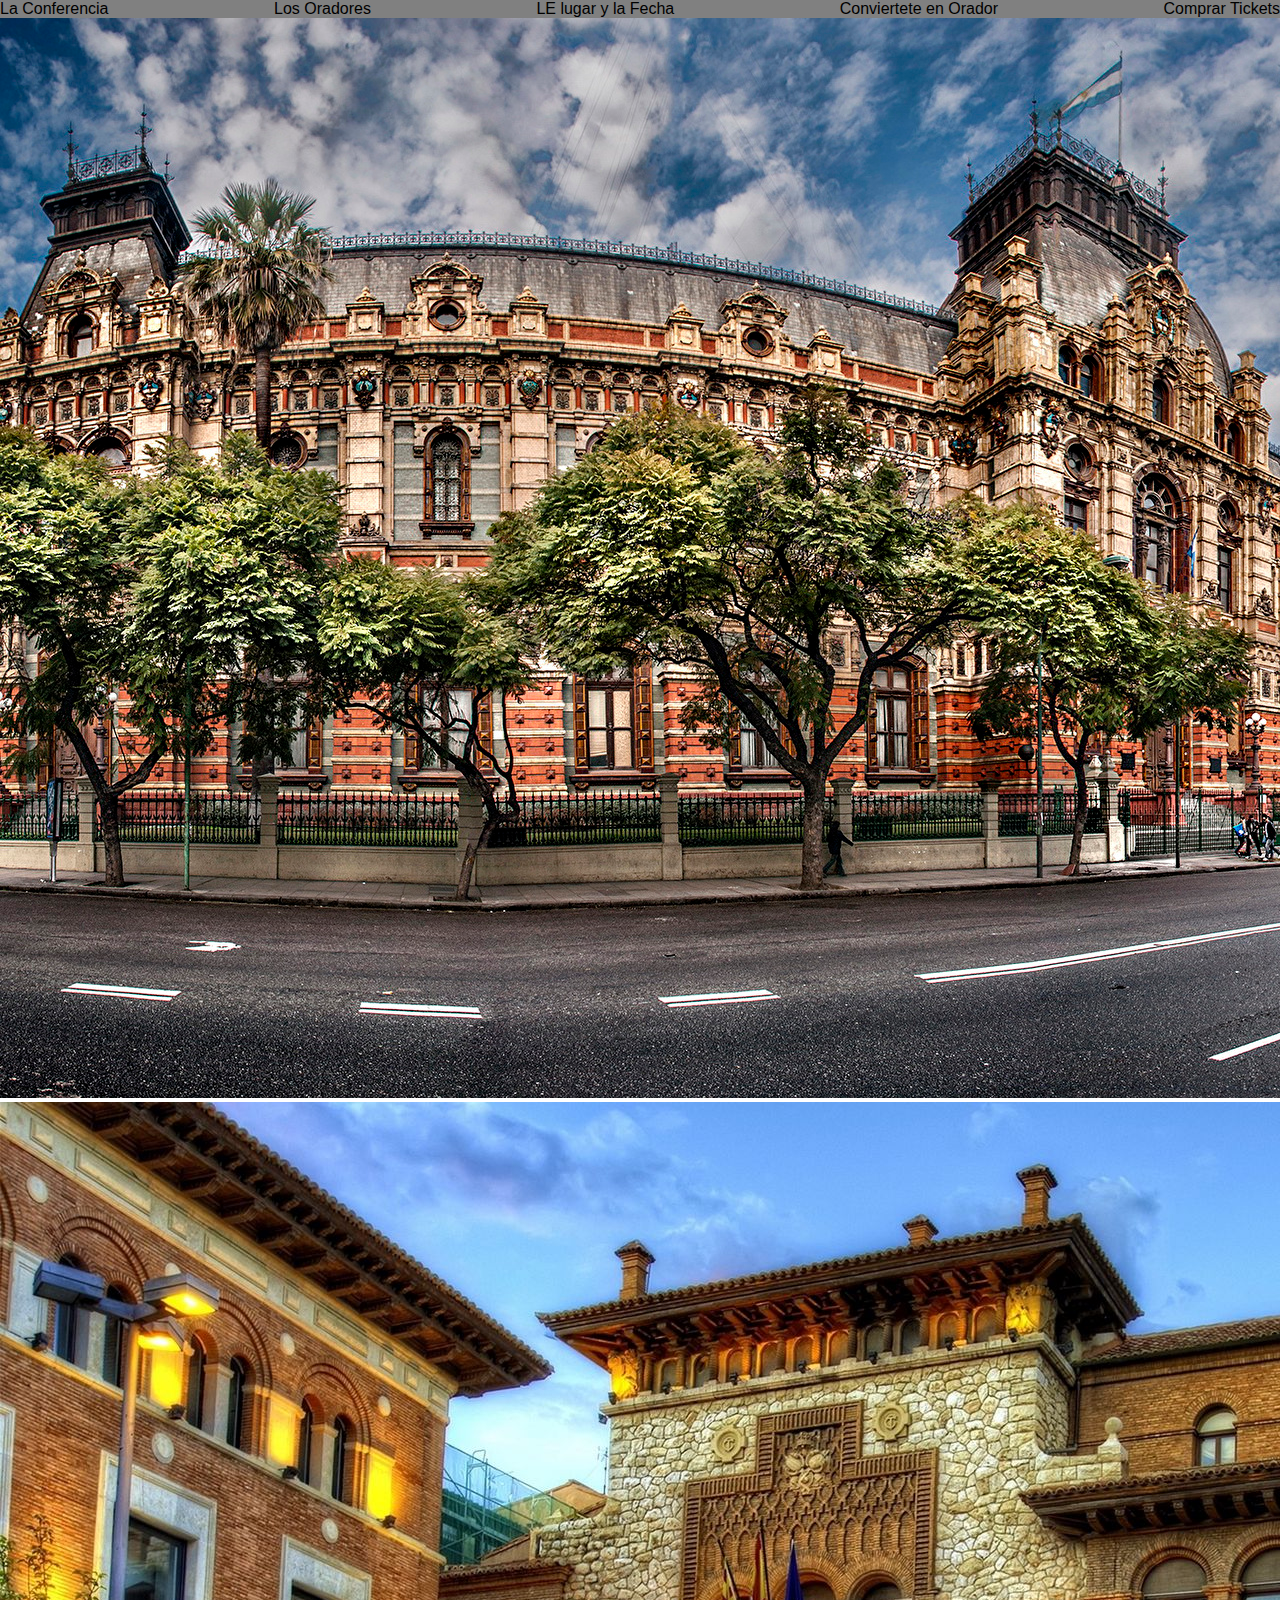
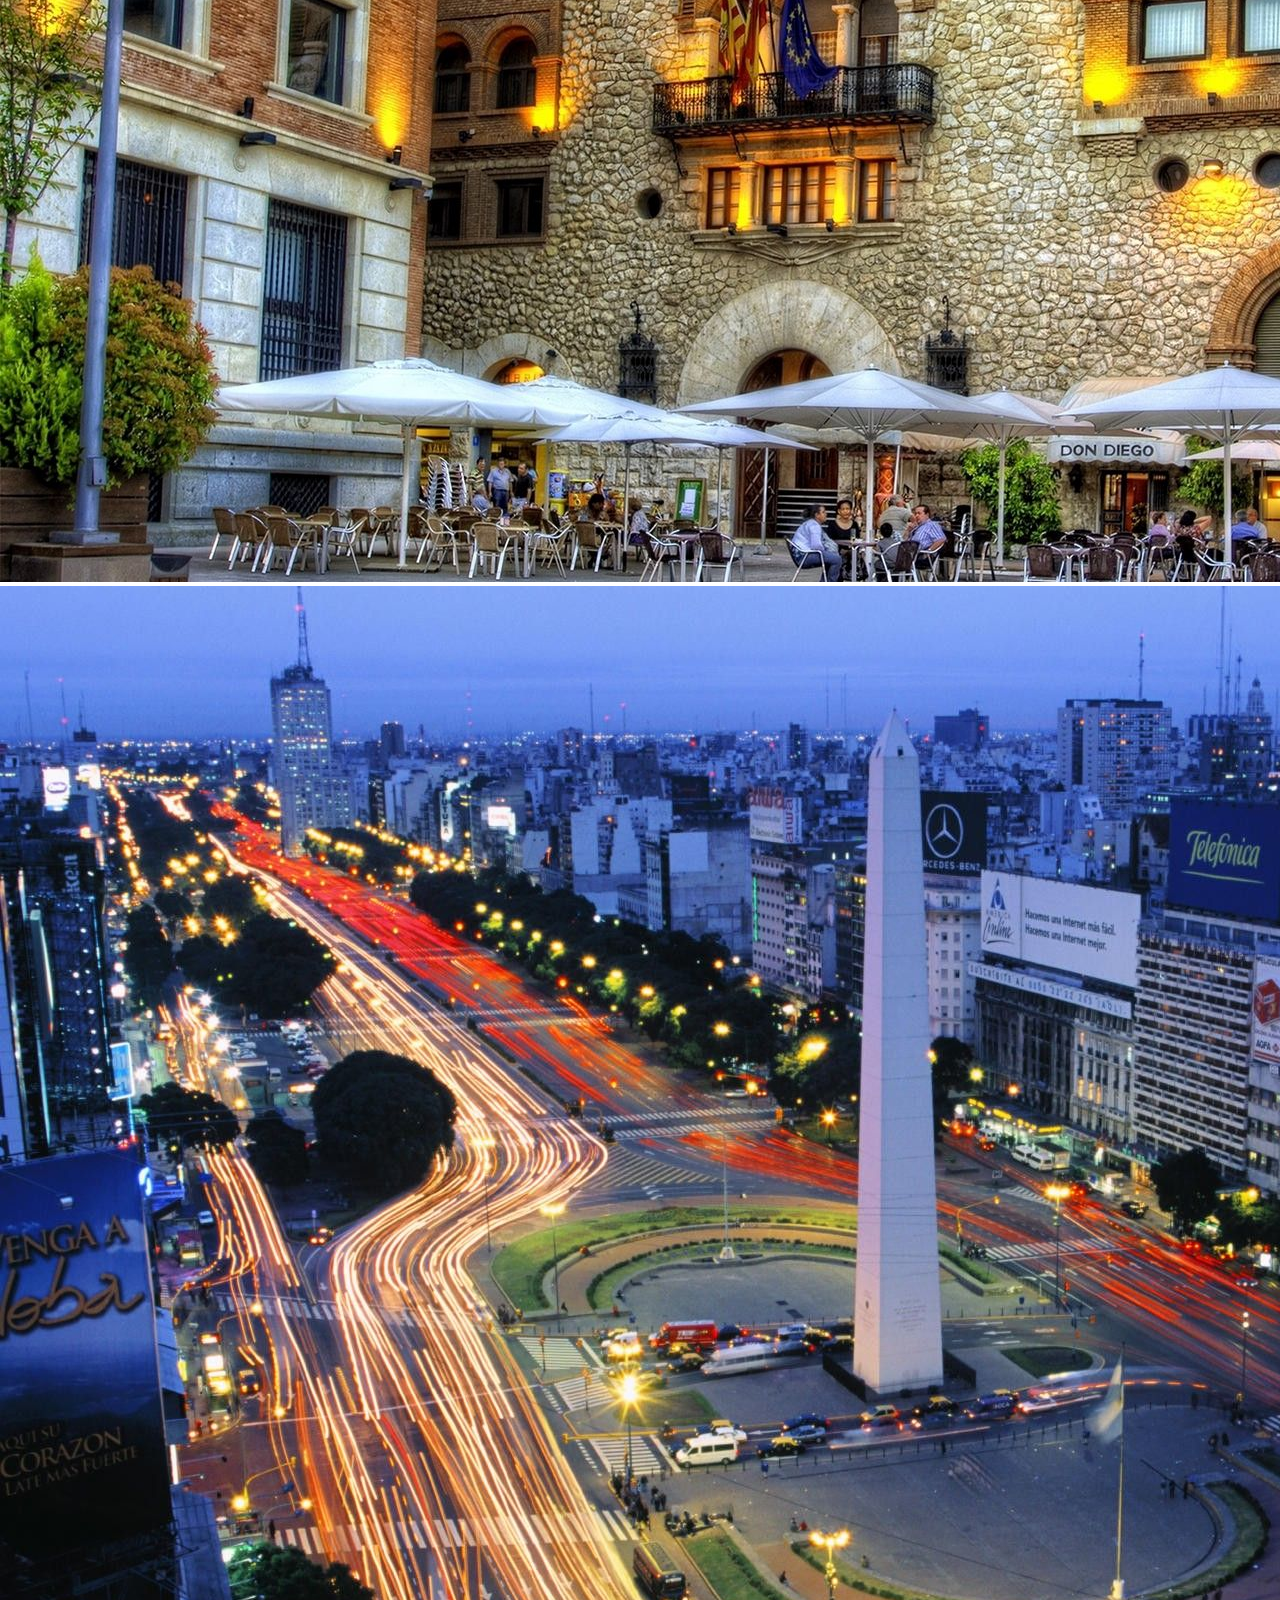
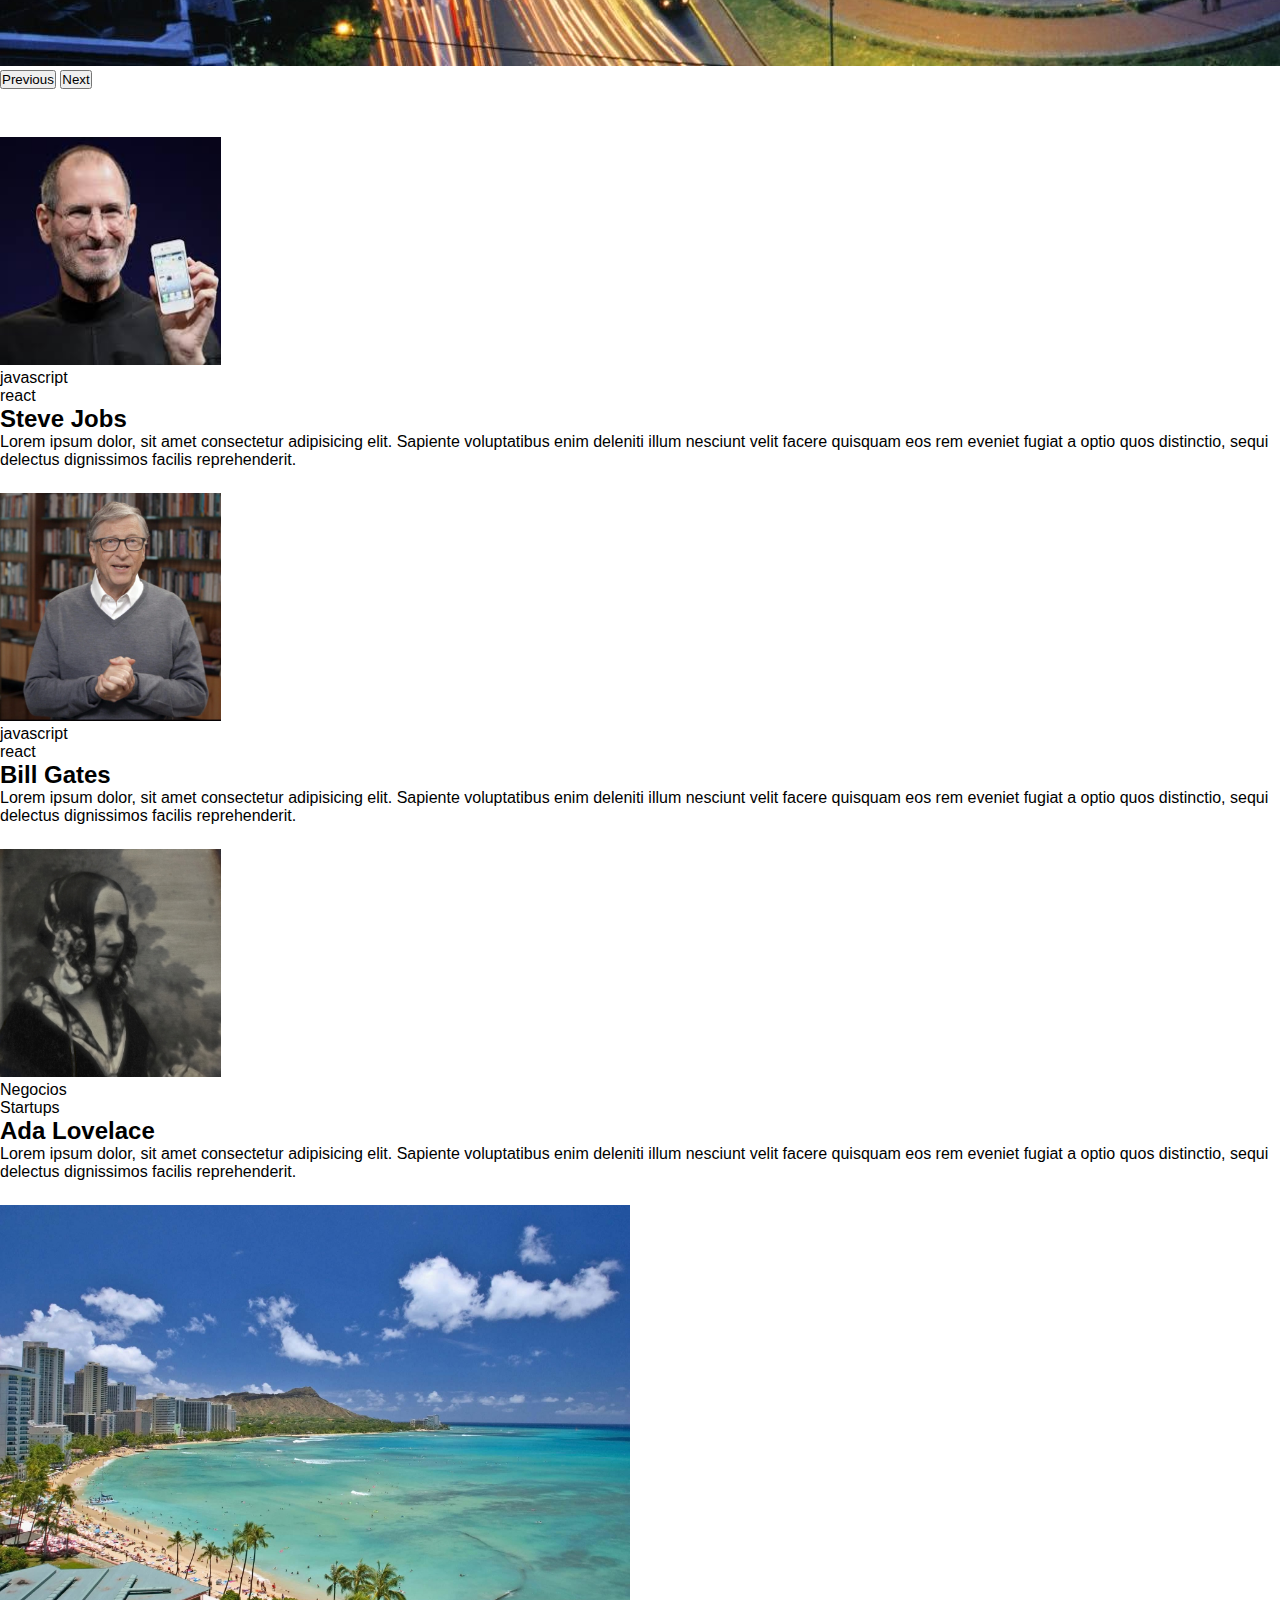
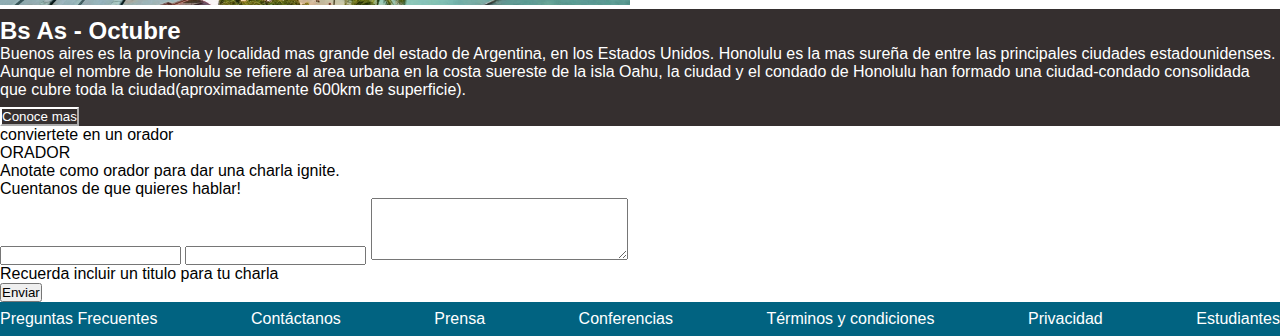
==== index.html @ 804aed45 "tp integrador jhiasmani chavez" ====
<!DOCTYPE html>
<html lang="en">
<head>
    <meta charset="UTF-8">
    <meta name="viewport" content="width=device-width, initial-scale=1.0">
    <link rel="stylesheet" href="/css/styles.css">
    <link href="https://cdn.jsdelivr.net/npm/bootstrap@5.3.2/dist/css/bootstrap.min.css" rel="stylesheet" integrity="sha384-T3c6CoIi6uLrA9TneNEoa7RxnatzjcDSCmG1MXxSR1GAsXEV/Dwwykc2MPK8M2HN" crossorigin="anonymous">
    <title>Codo a Codo TP</title>
</head>
<body>

    <header>
        <nav class="navegacion">
            <ul>
                <li>La Conferencia</li>
                <li>Los Oradores</li>
                <li>LE lugar y la Fecha</li>
                <li>Conviertete en Orador</li>
                <li>Comprar Tickets</li>
    
            </ul>
        </nav>

    </header> 
    
    <!--carrousel-->
    <div id="carouselExample" class="carousel slide">
        <div class="carousel-inner">
          <div class="carousel-item active">
            <img src="./images/ba1.jpg" class="d-block w-100" alt="...">
          </div>
          <div class="carousel-item">
            <img src="./images/ba2.jpg" class="d-block w-100" alt="...">
          </div>
          <div class="carousel-item">
            <img src="./images/ba3.jpg" class="d-block w-100" alt="...">
          </div>
        </div>
        <button class="carousel-control-prev" type="button" data-bs-target="#carouselExample" data-bs-slide="prev">
          <span class="carousel-control-prev-icon" aria-hidden="true"></span>
          <span class="visually-hidden">Previous</span>
        </button>
        <button class="carousel-control-next" type="button" data-bs-target="#carouselExample" data-bs-slide="next">
          <span class="carousel-control-next-icon" aria-hidden="true"></span>
          <span class="visually-hidden">Next</span>
        </button>
      </div>
    

<!--oradores-->
<div class="container text-center">
    <div class="row row-cols-4">
      <div class="col">
        <img src="./images/steve.jpg" alt="">
            <p>javascript</p>
            <p>react</p>
            <h2>Steve Jobs</h2>
            <span>
                Lorem ipsum dolor, sit amet consectetur adipisicing elit. 
                Sapiente voluptatibus enim deleniti illum nesciunt velit 
                facere quisquam eos rem eveniet fugiat a optio quos 
                distinctio, sequi delectus dignissimos facilis 
                reprehenderit.
            </span>
      </div>
      <div class="col">
        <img src="./images/bill.jpg" alt="">
        <p>javascript</p>
        <p>react</p>
        <h2>Bill Gates</h2>
        <span>
            Lorem ipsum dolor, sit amet consectetur adipisicing elit. 
            Sapiente voluptatibus enim deleniti illum nesciunt velit 
            facere quisquam eos rem eveniet fugiat a optio quos 
            distinctio, sequi delectus dignissimos facilis 
            reprehenderit.
        </span>
      </div>
      <div class="col">
        <img src="./images/ada.jpeg" alt="">
        <p>Negocios</p>
        <p>Startups</p>
        <h2>Ada Lovelace</h2>
        <span>
            Lorem ipsum dolor, sit amet consectetur adipisicing elit. 
            Sapiente voluptatibus enim deleniti illum nesciunt velit 
            facere quisquam eos rem eveniet fugiat a optio quos 
            distinctio, sequi delectus dignissimos facilis 
            reprehenderit.
        </span>
      </div>
     
    </div>
  </div>

     
    <!--conocer mas-->

    <div class="row">
        <div class="col-sm-6">
            <img src="./images/honolulu.jpg" alt="">
        </div>
        <div class="col-sm-6" id="octubre">
            <article>
                <h2>Bs As - Octubre</h2>
               
                    Buenos aires es la provincia y localidad mas grande
                    del estado de Argentina, en los Estados Unidos.
                    Honolulu es la mas sureña de entre las principales 
                    ciudades estadounidenses.
                    Aunque el nombre de Honolulu se refiere al area 
                    urbana en la costa suereste de la isla Oahu,
                    la ciudad y el condado de Honolulu han formado
                    una ciudad-condado consolidada que cubre toda 
                    la ciudad(aproximadamente 600km de superficie).   
               
            </article>
            <button id="conocer">Conoce mas</button>

        </div>
    </div>
    <!--orador-->
    <div class="orador">
        <p>conviertete en un orador</p>
        <p>ORADOR</p>
        <p>Anotate como orador para dar una charla ignite.</p>
        <p>Cuentanos de que quieres hablar!</p>
        <input id="nombre" type="text">
        <input id="apellido" type="text">
        <textarea name="hablar" id="temaHablar" cols="30" rows="4"></textarea>
         <p>Recuerda incluir un titulo para tu charla</p>
         <button class="btn btn-large">Enviar</button>
    </div>

    <!--footer-->
    <footer>
        <ol>
            <li>Preguntas Frecuentes</li>
            <li>Contáctanos</li>
            <li>Prensa</li>
            <li>Conferencias</li>
            <li>Términos y condiciones</li>
            <li>Privacidad</li>
            <li>Estudiantes</li>
        </ol>
    </footer>
    <script src="https://cdn.jsdelivr.net/npm/bootstrap@5.3.2/dist/js/bootstrap.bundle.min.js" integrity="sha384-C6RzsynM9kWDrMNeT87bh95OGNyZPhcTNXj1NW7RuBCsyN/o0jlpcV8Qyq46cDfL" crossorigin="anonymous"></script>
</body>
</html>
---- css/styles.css ----
*{
/*border-color:red;*/
margin: 0px;
padding: 0px;

}

body{
  font-family: 'Roboto', sans-serif;
}

header{
  background: gray;

}

.navegacion ul{
    display: flex;
    justify-content: space-between;
    align-items: center;
    flex-wrap: wrap;
    list-style: none;
}

.col{
  padding-top: 1.5rem;
}
.col img{
    width: 221px;
    height: 228px;
}


#octubre {
    background-color: rgb(53, 47, 47);
    color: white;
   
}

.row{
  padding-top: 1.5rem;
}
 .col-sm-6 img{
    width: auto;/*400px;*/
    height: 400px;/*auto;*/ 
 }

.col-sm-6 article{
  padding-top: 0.5rem;
  padding-bottom: 0.5rem;
}

.col-sm-6 button{
  background-color:rgb(53, 47, 47);
  border-color: white;
  color: white;
}

 footer{
  width: 100%;
  background: rgb(1, 99, 129);
  margin: 0px auto;
  padding-top: 0.5rem;
  padding-bottom: 0.5rem;
 }
  
 footer ol{
  display: flex;
    justify-content: space-between;
    align-items: center;
    flex-wrap: wrap;
    list-style: none;
 }

 ol li{
  color: white;
 }
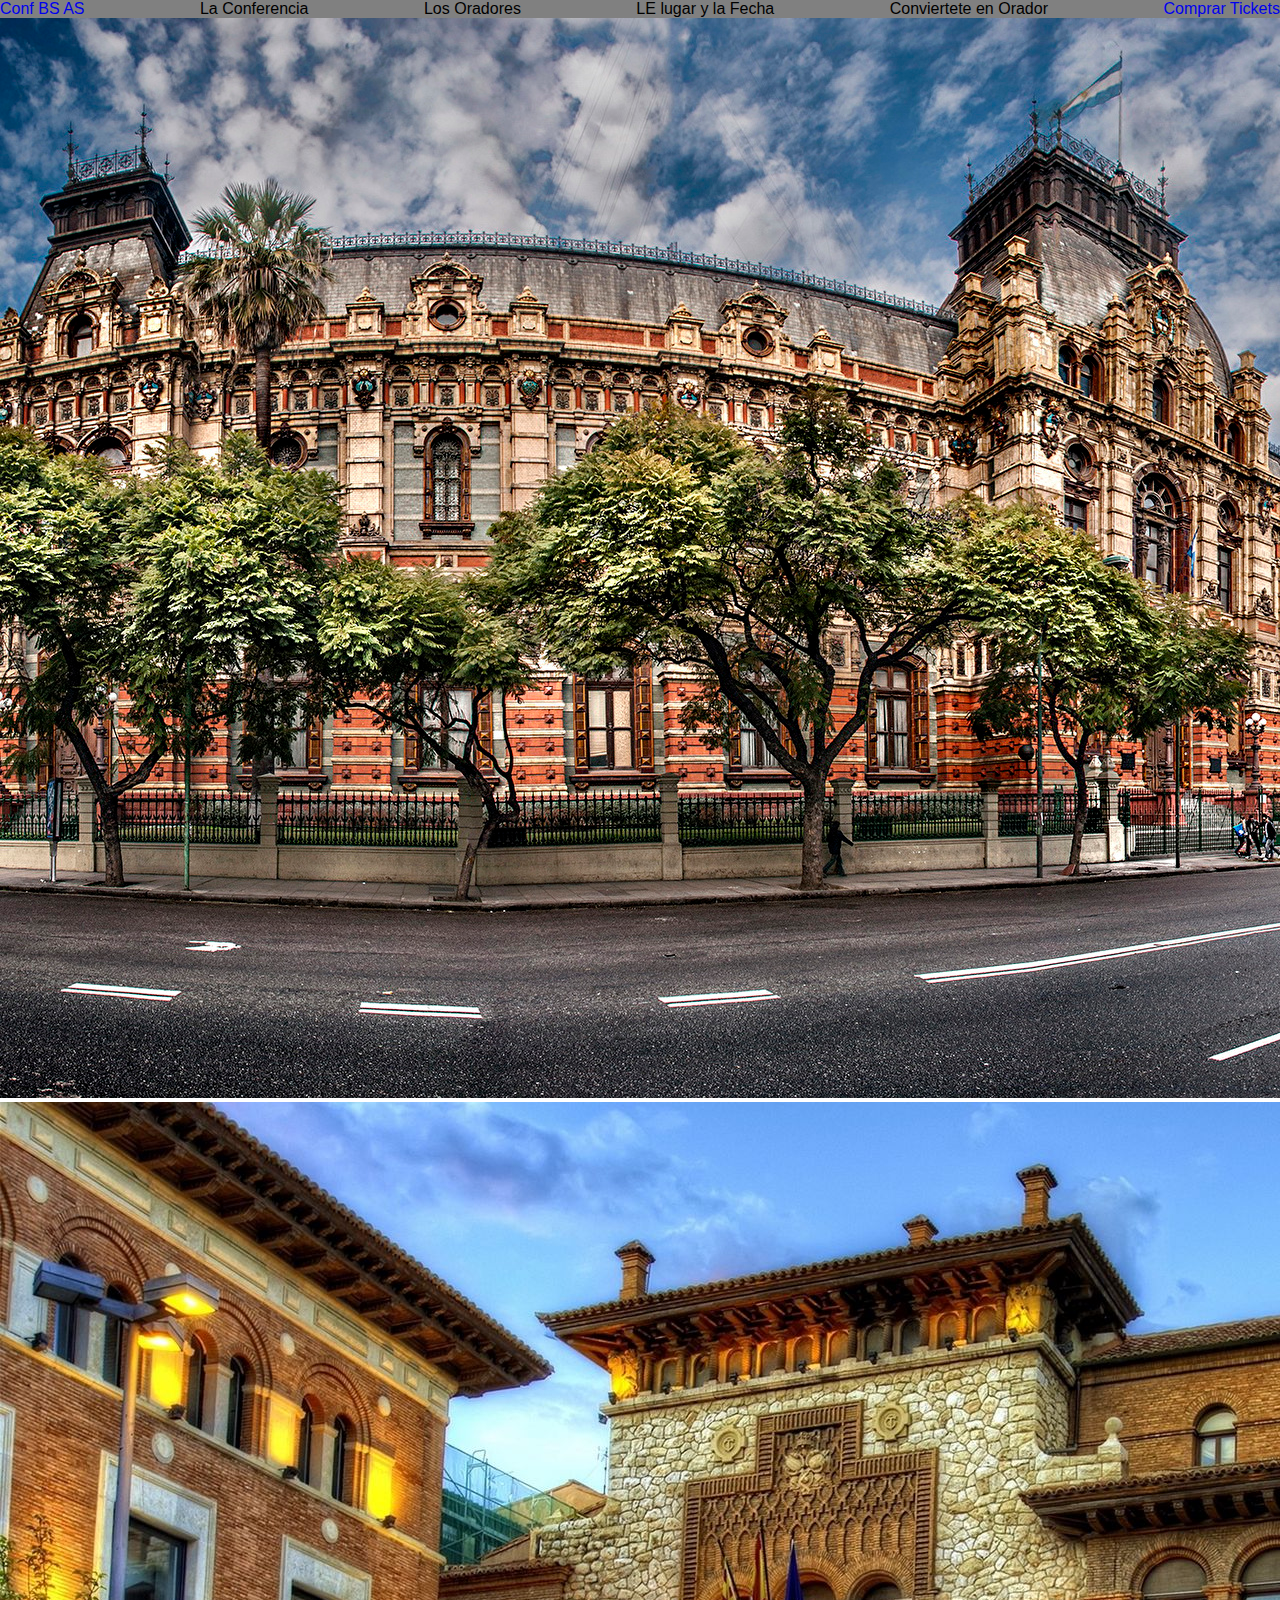
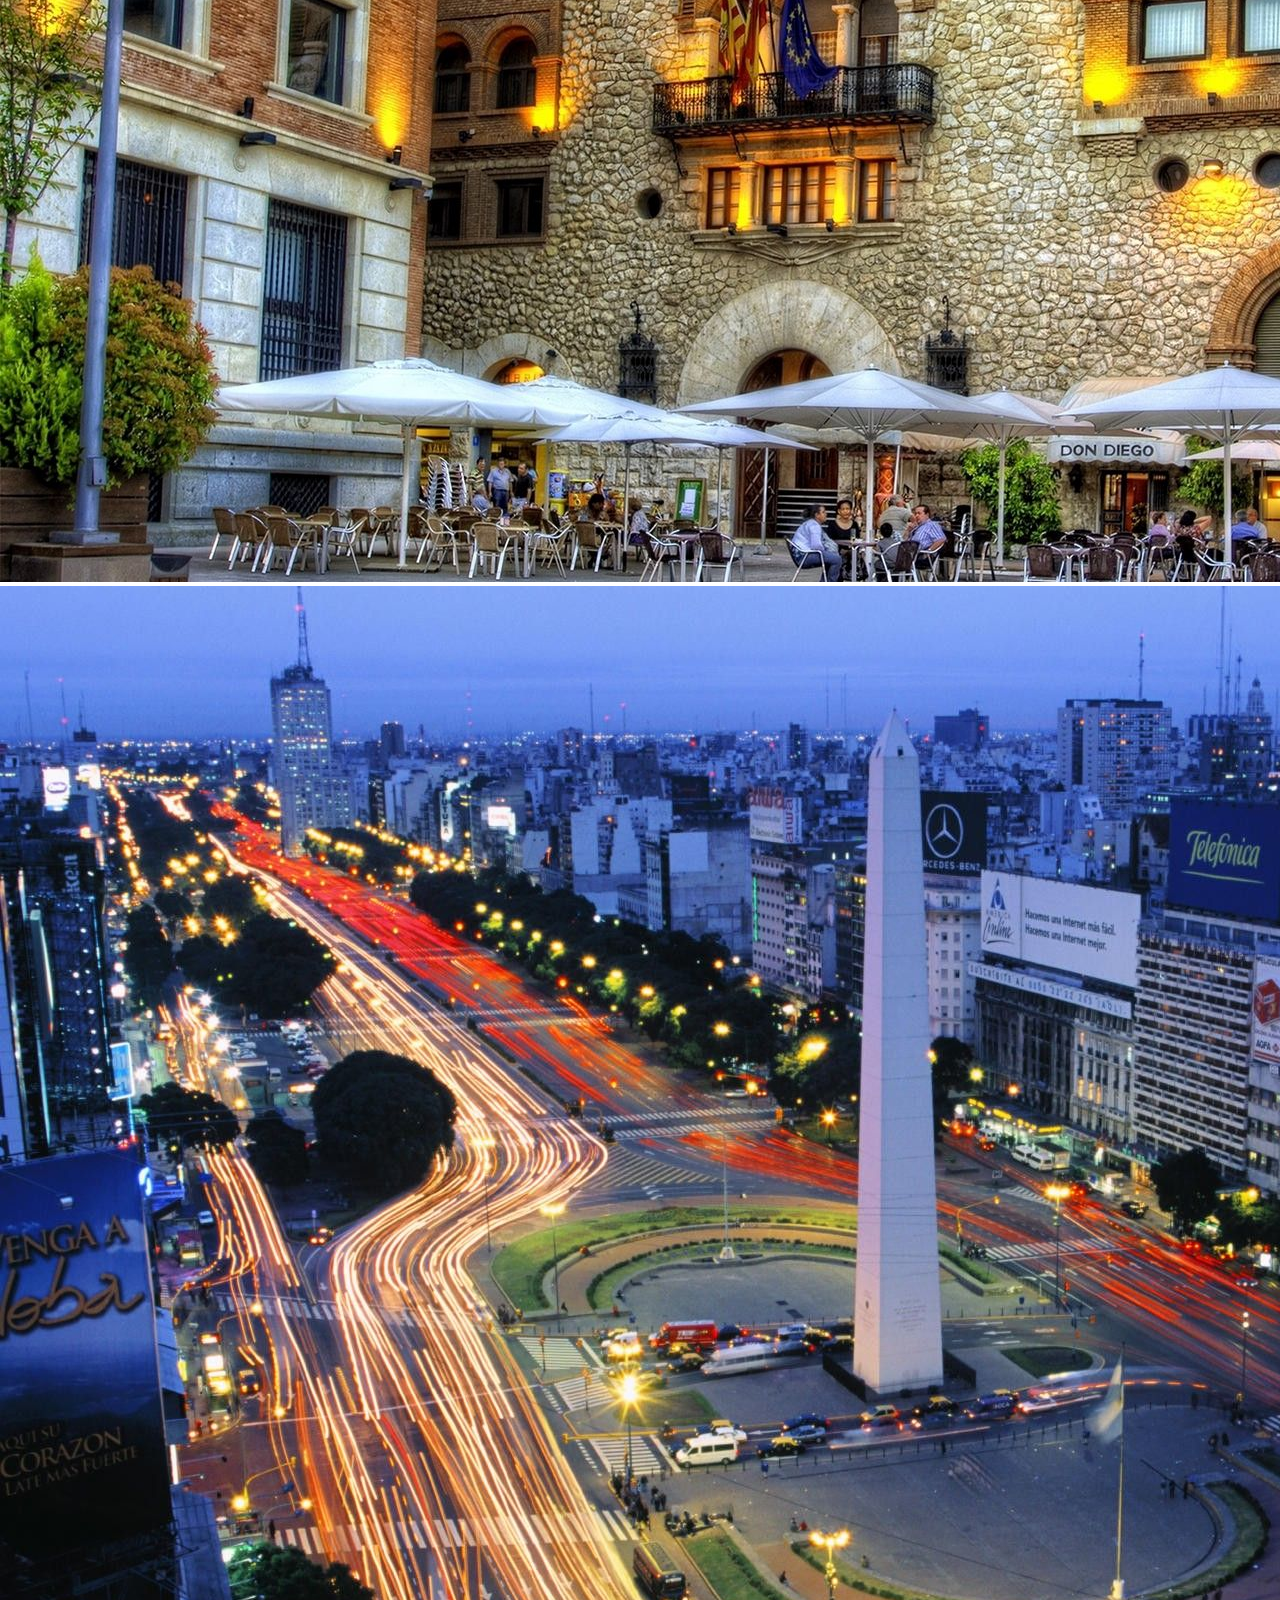
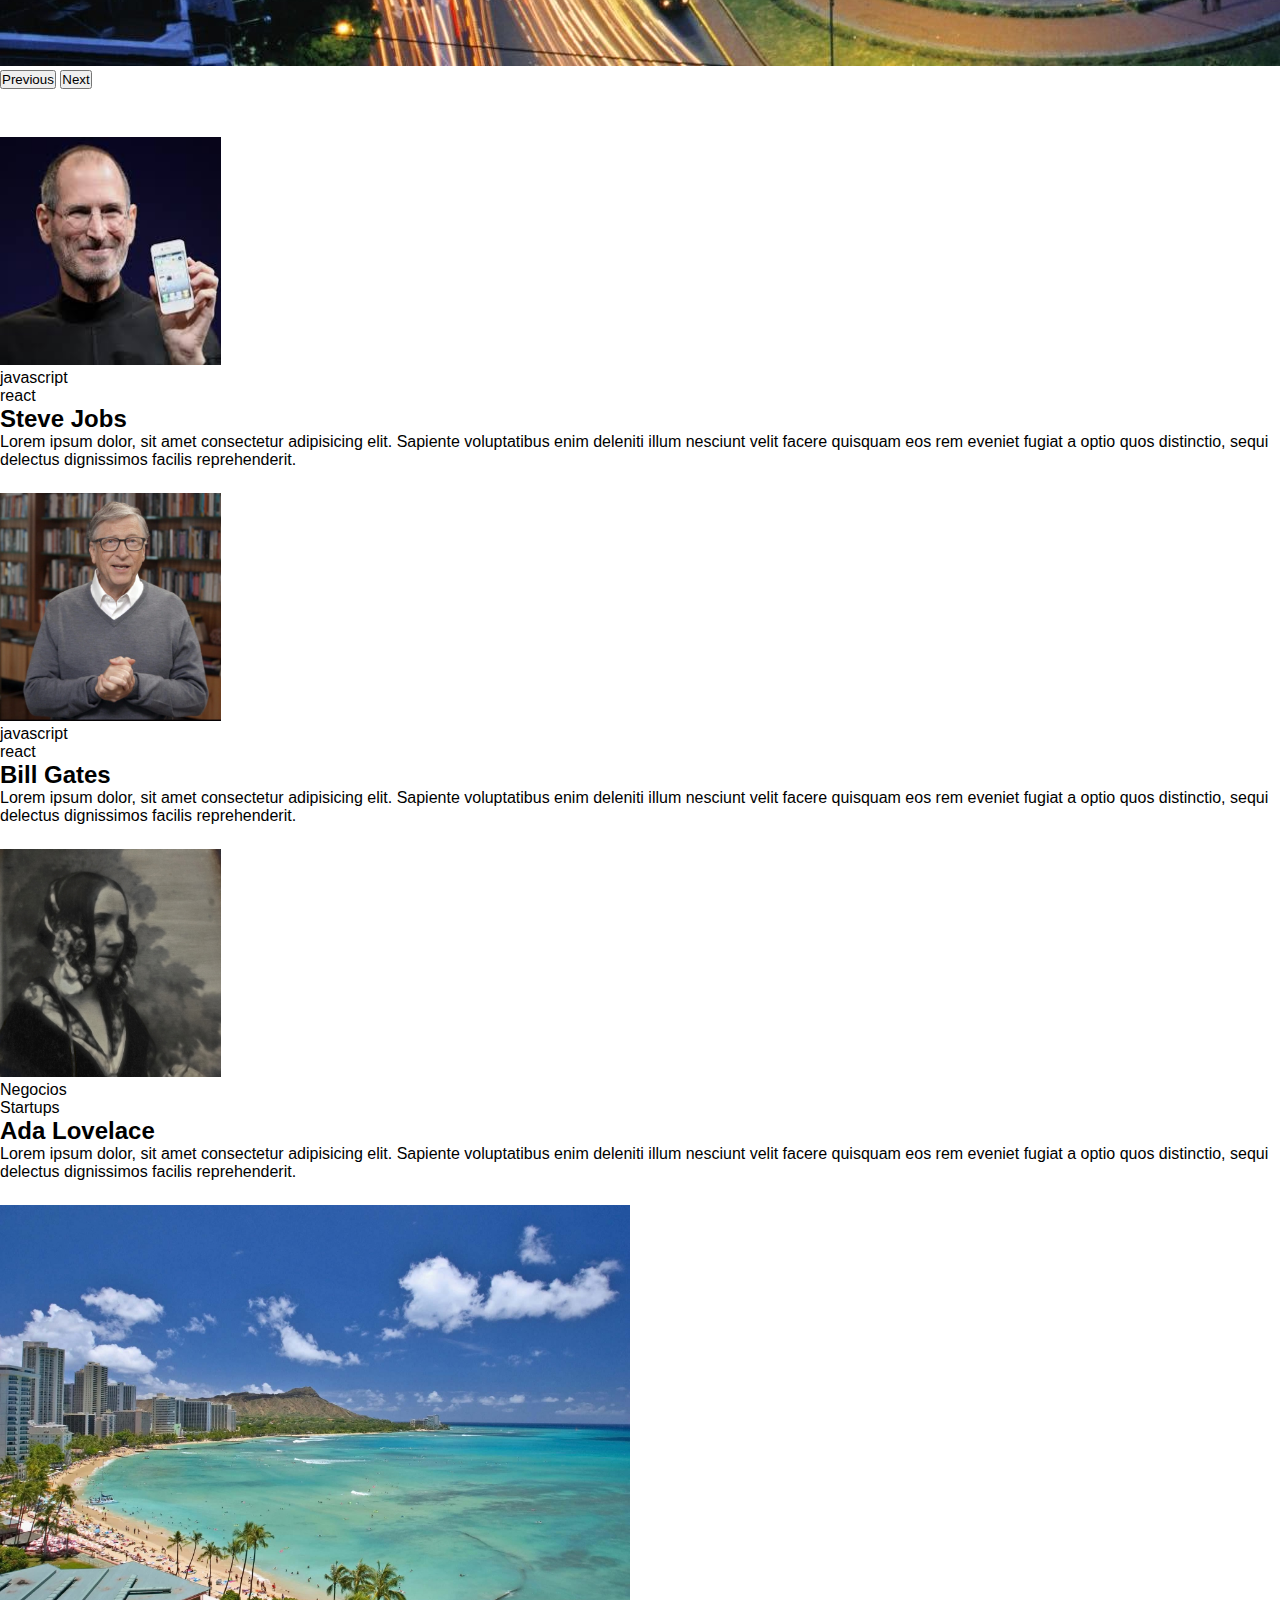
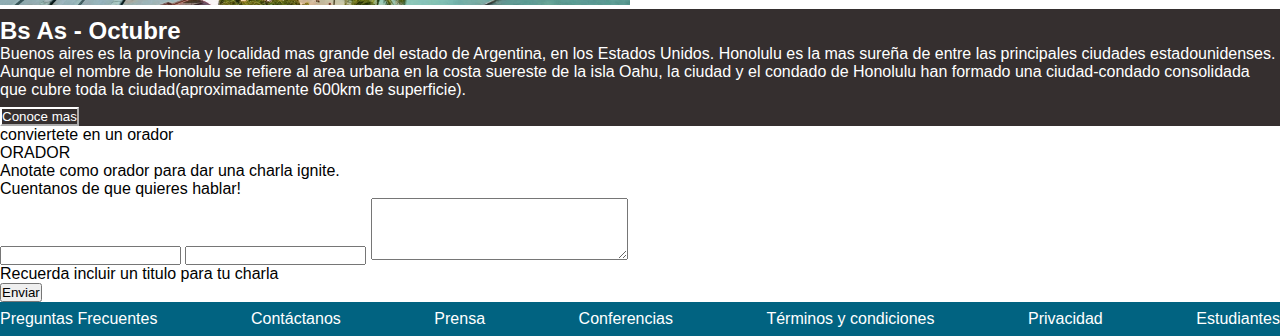
==== commit f2ef3923: "actualizo index y agrego ticket" ====
--- a/index.html
+++ b/index.html
@@ -3,8 +3,12 @@
 <head>
     <meta charset="UTF-8">
     <meta name="viewport" content="width=device-width, initial-scale=1.0">
-    <link rel="stylesheet" href="/css/styles.css">
+   
+     <!--boostrap-->
     <link href="https://cdn.jsdelivr.net/npm/bootstrap@5.3.2/dist/css/bootstrap.min.css" rel="stylesheet" integrity="sha384-T3c6CoIi6uLrA9TneNEoa7RxnatzjcDSCmG1MXxSR1GAsXEV/Dwwykc2MPK8M2HN" crossorigin="anonymous">
+    
+    <!--css-->
+    <link rel="stylesheet" href="./css/styles.css">
     <title>Codo a Codo TP</title>
 </head>
 <body>
@@ -12,18 +16,19 @@
     <header>
         <nav class="navegacion">
             <ul>
+                <li><a href='#'>Conf BS AS</a></li>
                 <li>La Conferencia</li>
                 <li>Los Oradores</li>
                 <li>LE lugar y la Fecha</li>
                 <li>Conviertete en Orador</li>
-                <li>Comprar Tickets</li>
+                <li><a href='/ticket.html'>Comprar Tickets</a></li>
     
             </ul>
         </nav>
 
     </header> 
     
-    <!--carrousel-->
+<!--carrousel-->
     <div id="carouselExample" class="carousel slide">
         <div class="carousel-inner">
           <div class="carousel-item active">
@@ -44,11 +49,10 @@
           <span class="carousel-control-next-icon" aria-hidden="true"></span>
           <span class="visually-hidden">Next</span>
         </button>
-      </div>
+    </div>
     
-
 <!--oradores-->
-<div class="container text-center">
+     <div class="container text-center">
     <div class="row row-cols-4">
       <div class="col">
         <img src="./images/steve.jpg" alt="">
@@ -91,11 +95,9 @@
       </div>
      
     </div>
-  </div>
-
-     
-    <!--conocer mas-->
-
+     </div>
+ 
+<!--conocer mas-->
     <div class="row">
         <div class="col-sm-6">
             <img src="./images/honolulu.jpg" alt="">
@@ -119,7 +121,8 @@
 
         </div>
     </div>
-    <!--orador-->
+
+<!--orador-->
     <div class="orador">
         <p>conviertete en un orador</p>
         <p>ORADOR</p>
@@ -132,7 +135,7 @@
          <button class="btn btn-large">Enviar</button>
     </div>
 
-    <!--footer-->
+<!--footer-->
     <footer>
         <ol>
             <li>Preguntas Frecuentes</li>
--- a/css/styles.css
+++ b/css/styles.css
@@ -18,8 +18,11 @@
     display: flex;
     justify-content: space-between;
     align-items: center;
-    flex-wrap: wrap;
     list-style: none;
+}
+
+a{
+  text-decoration: none;
 }
 
 .col{
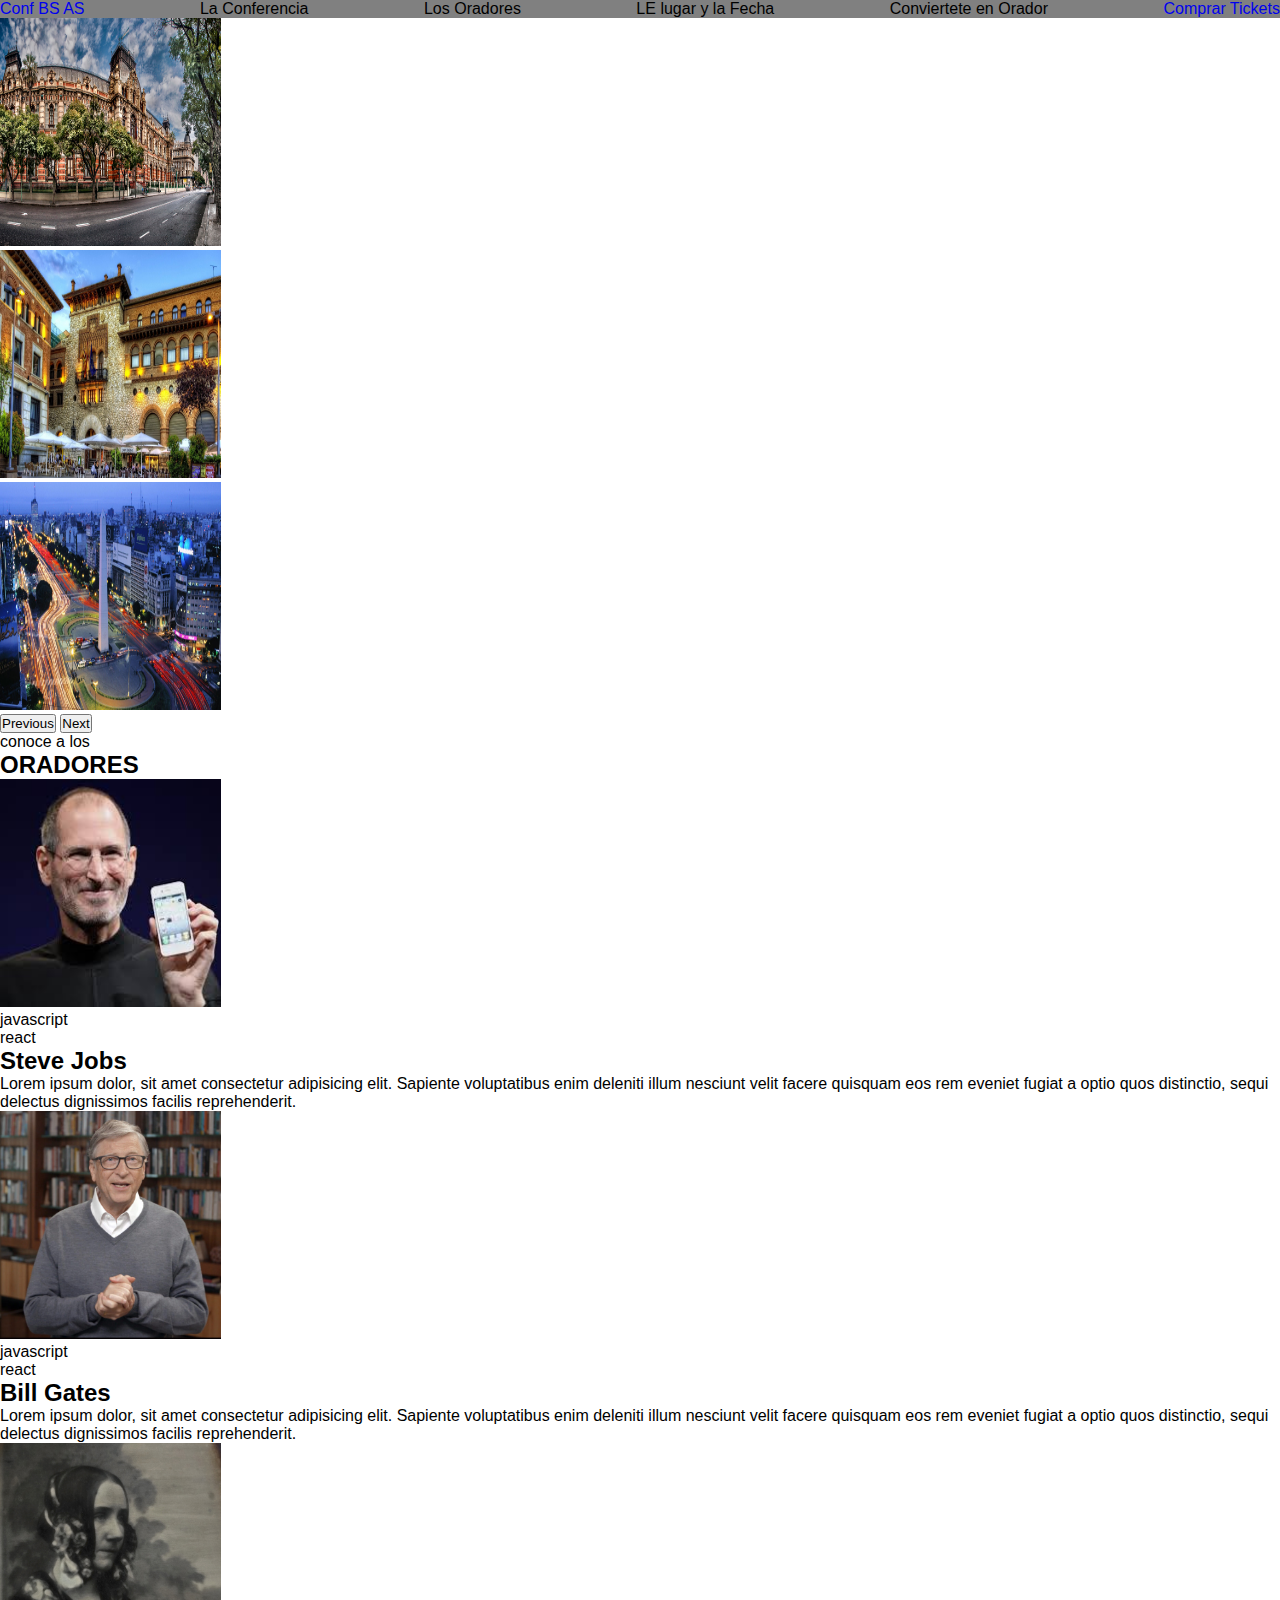
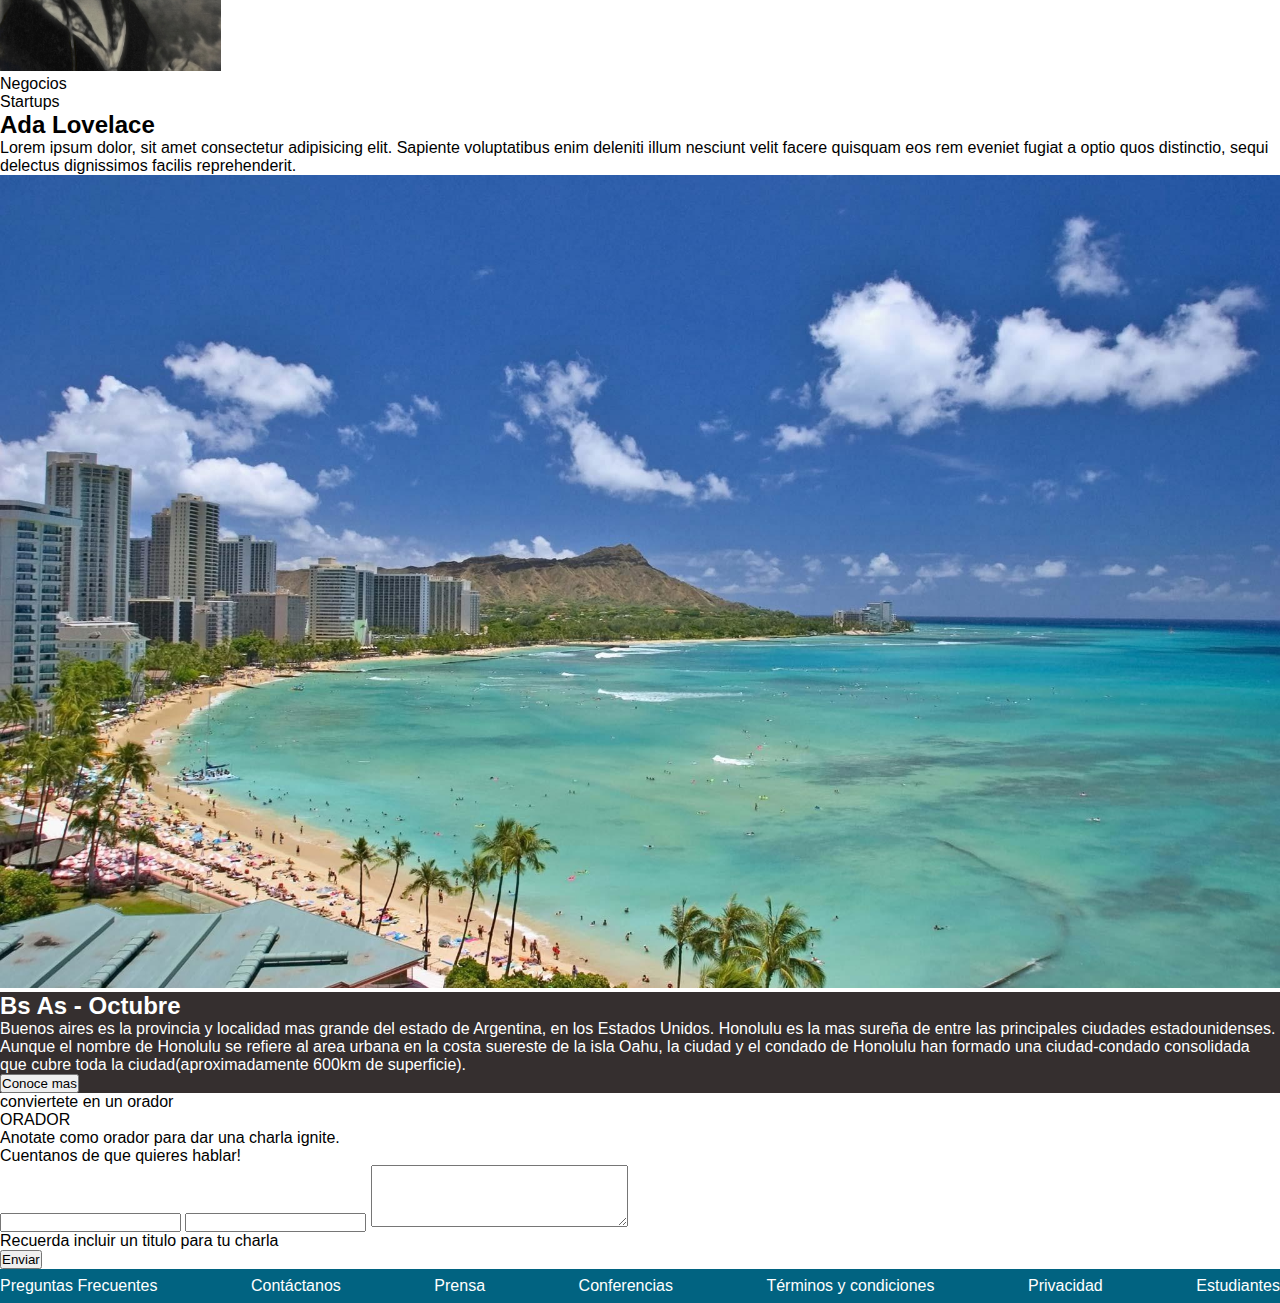
==== commit 259883cf: "actualizo archivos de un solo tiron" ====
--- a/index.html
+++ b/index.html
@@ -21,7 +21,7 @@
                 <li>Los Oradores</li>
                 <li>LE lugar y la Fecha</li>
                 <li>Conviertete en Orador</li>
-                <li><a href='/ticket.html'>Comprar Tickets</a></li>
+                <li><a href='./ticket.html'>Comprar Tickets</a></li>
     
             </ul>
         </nav>
@@ -53,56 +53,66 @@
     
 <!--oradores-->
      <div class="container text-center">
-    <div class="row row-cols-4">
-      <div class="col">
-        <img src="./images/steve.jpg" alt="">
-            <p>javascript</p>
-            <p>react</p>
-            <h2>Steve Jobs</h2>
-            <span>
+        <div class="row">
+            <div class="col-sm-1 col-lg-12">
+                <p>conoce a los</p>
+            </div>
+        </div>
+          <div class="row">
+            <div class="col-sm-1 col-lg-12">
+                <h2>ORADORES</h2>
+            </div>
+          </div>
+         <!--fila de ORADORES-->   
+          <div class="row">
+             <div class="col-sm-1 col-lg-4">
+                <img src="./images/steve.jpg" alt="">
+                    <p>javascript</p>
+                    <p>react</p>
+                    <h2>Steve Jobs</h2>
+                    <span>
+                        Lorem ipsum dolor, sit amet consectetur adipisicing elit. 
+                        Sapiente voluptatibus enim deleniti illum nesciunt velit 
+                        facere quisquam eos rem eveniet fugiat a optio quos 
+                        distinctio, sequi delectus dignissimos facilis 
+                        reprehenderit.
+                    </span>
+             </div>       
+             <div class="col-sm-1 col-lg-4">
+                <img src="./images/bill.jpg" alt="">
+                <p>javascript</p>
+                <p>react</p>
+                <h2>Bill Gates</h2>
+              <span>
                 Lorem ipsum dolor, sit amet consectetur adipisicing elit. 
                 Sapiente voluptatibus enim deleniti illum nesciunt velit 
                 facere quisquam eos rem eveniet fugiat a optio quos 
                 distinctio, sequi delectus dignissimos facilis 
                 reprehenderit.
-            </span>
-      </div>
-      <div class="col">
-        <img src="./images/bill.jpg" alt="">
-        <p>javascript</p>
-        <p>react</p>
-        <h2>Bill Gates</h2>
-        <span>
-            Lorem ipsum dolor, sit amet consectetur adipisicing elit. 
-            Sapiente voluptatibus enim deleniti illum nesciunt velit 
-            facere quisquam eos rem eveniet fugiat a optio quos 
-            distinctio, sequi delectus dignissimos facilis 
-            reprehenderit.
-        </span>
-      </div>
-      <div class="col">
-        <img src="./images/ada.jpeg" alt="">
-        <p>Negocios</p>
-        <p>Startups</p>
-        <h2>Ada Lovelace</h2>
-        <span>
-            Lorem ipsum dolor, sit amet consectetur adipisicing elit. 
-            Sapiente voluptatibus enim deleniti illum nesciunt velit 
-            facere quisquam eos rem eveniet fugiat a optio quos 
-            distinctio, sequi delectus dignissimos facilis 
-            reprehenderit.
-        </span>
-      </div>
-     
-    </div>
+              </span>
+             </div> 
+             <div class="col-sm-1 col-lg-4">
+                <img src="./images/ada.jpeg" alt="">
+                <p>Negocios</p>
+                <p>Startups</p>
+                <h2>Ada Lovelace</h2>
+                <span>
+                    Lorem ipsum dolor, sit amet consectetur adipisicing elit. 
+                    Sapiente voluptatibus enim deleniti illum nesciunt velit 
+                    facere quisquam eos rem eveniet fugiat a optio quos 
+                    distinctio, sequi delectus dignissimos facilis 
+                    reprehenderit.
+                </span>
+             </div>  
+          </div>
      </div>
  
 <!--conocer mas-->
-    <div class="row">
-        <div class="col-sm-6">
+    <div class="row" id="conocer">
+        <div class="col-sm-1 col-lg-6" id="honolulu">
             <img src="./images/honolulu.jpg" alt="">
         </div>
-        <div class="col-sm-6" id="octubre">
+        <div class="col-sm-1 col-lg-6" id="octubre">
             <article>
                 <h2>Bs As - Octubre</h2>
                
--- a/css/styles.css
+++ b/css/styles.css
@@ -25,30 +25,37 @@
   text-decoration: none;
 }
 
-.col{
-  padding-top: 1.5rem;
+.carouselExample{
+  height: auto;
 }
-.col img{
+/*col{
+  padding-top: 0.5rem;
+}*/
+ img{
     width: 221px;
     height: 228px;
 }
 
-
+#honolulu img{
+ width: 100%;
+ height: auto;
+}
 #octubre {
     background-color: rgb(53, 47, 47);
     color: white;
+  
    
 }
 
-.row{
-  padding-top: 1.5rem;
+/*.row{
+  /*padding-top: 1.5rem;
 }
- .col-sm-6 img{
+ /*.col-sm-6 img{
     width: auto;/*400px;*/
-    height: 400px;/*auto;*/ 
- }
-
-.col-sm-6 article{
+   /* height: 400px;/*auto;*/ 
+ /*}*/
+/*
+.col-lg-6 article{
   padding-top: 0.5rem;
   padding-bottom: 0.5rem;
 }
@@ -57,7 +64,7 @@
   background-color:rgb(53, 47, 47);
   border-color: white;
   color: white;
-}
+}*/
 
  footer{
   width: 100%;
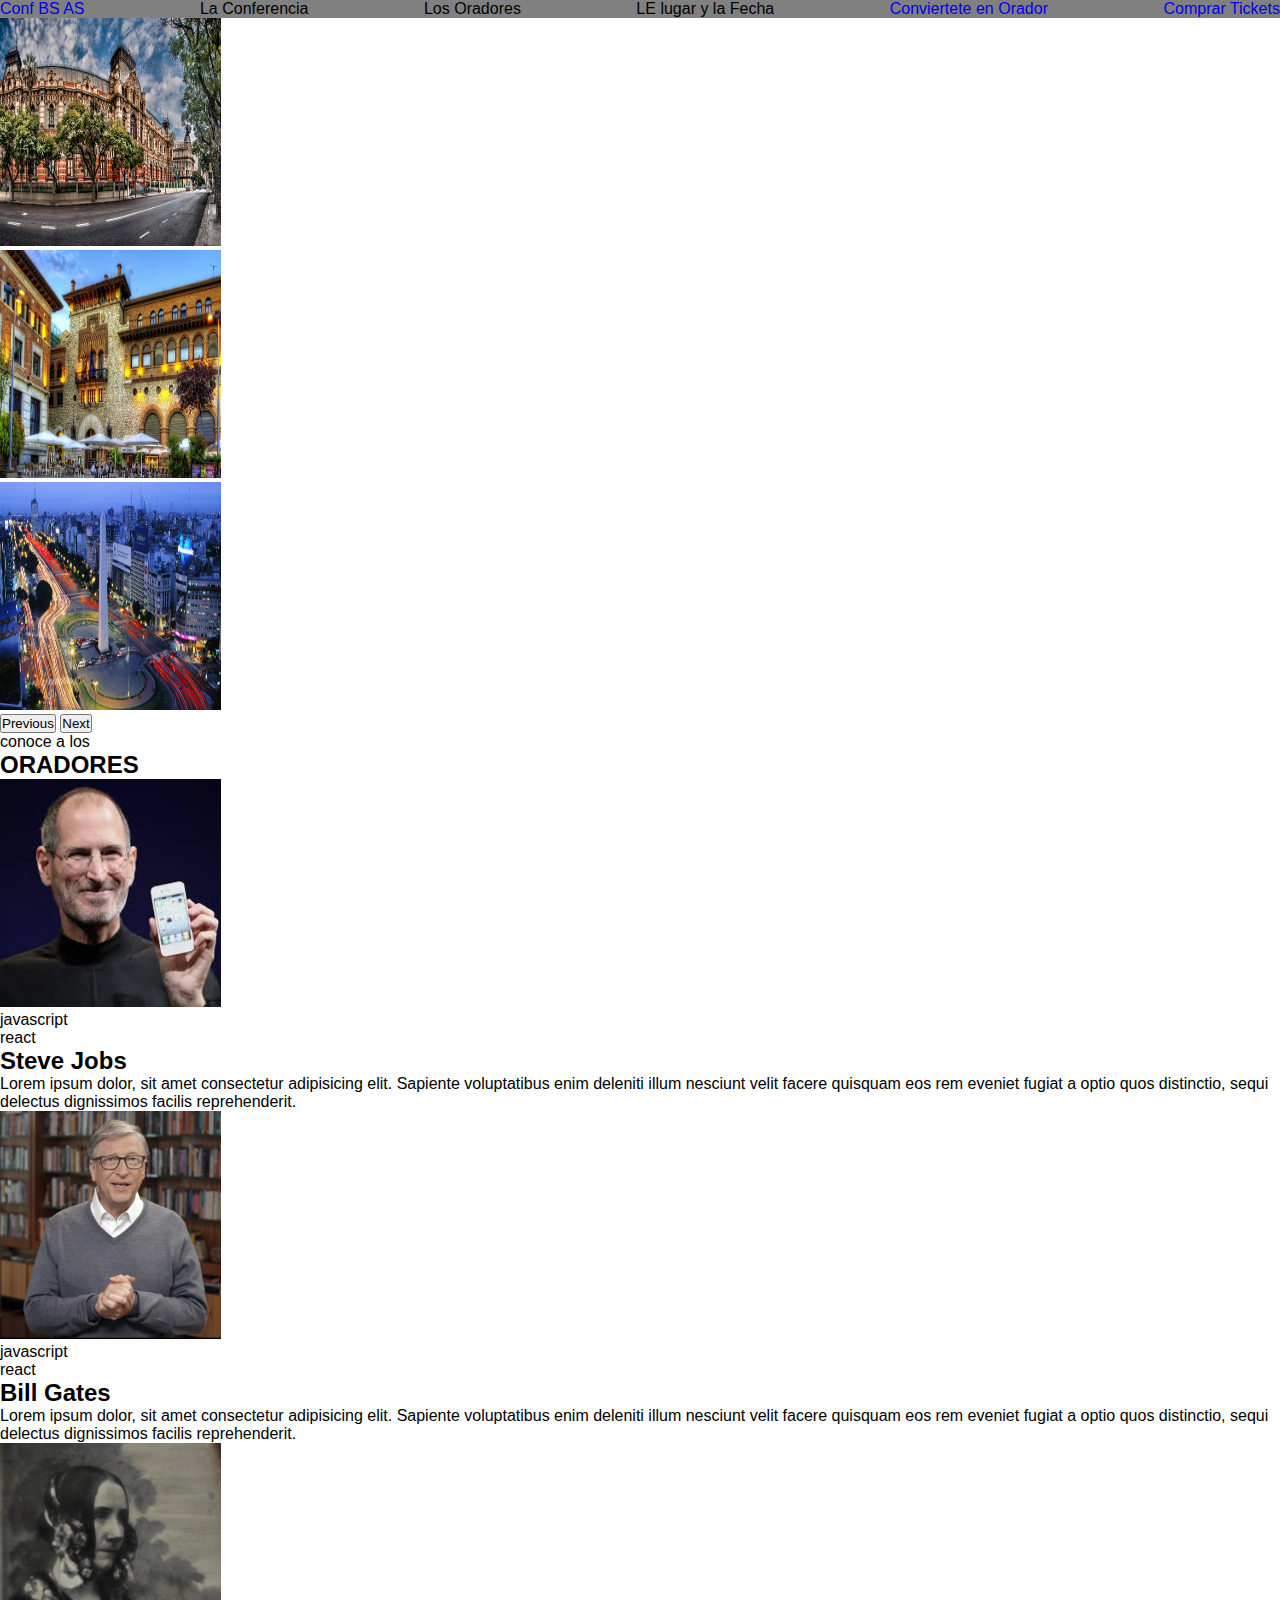
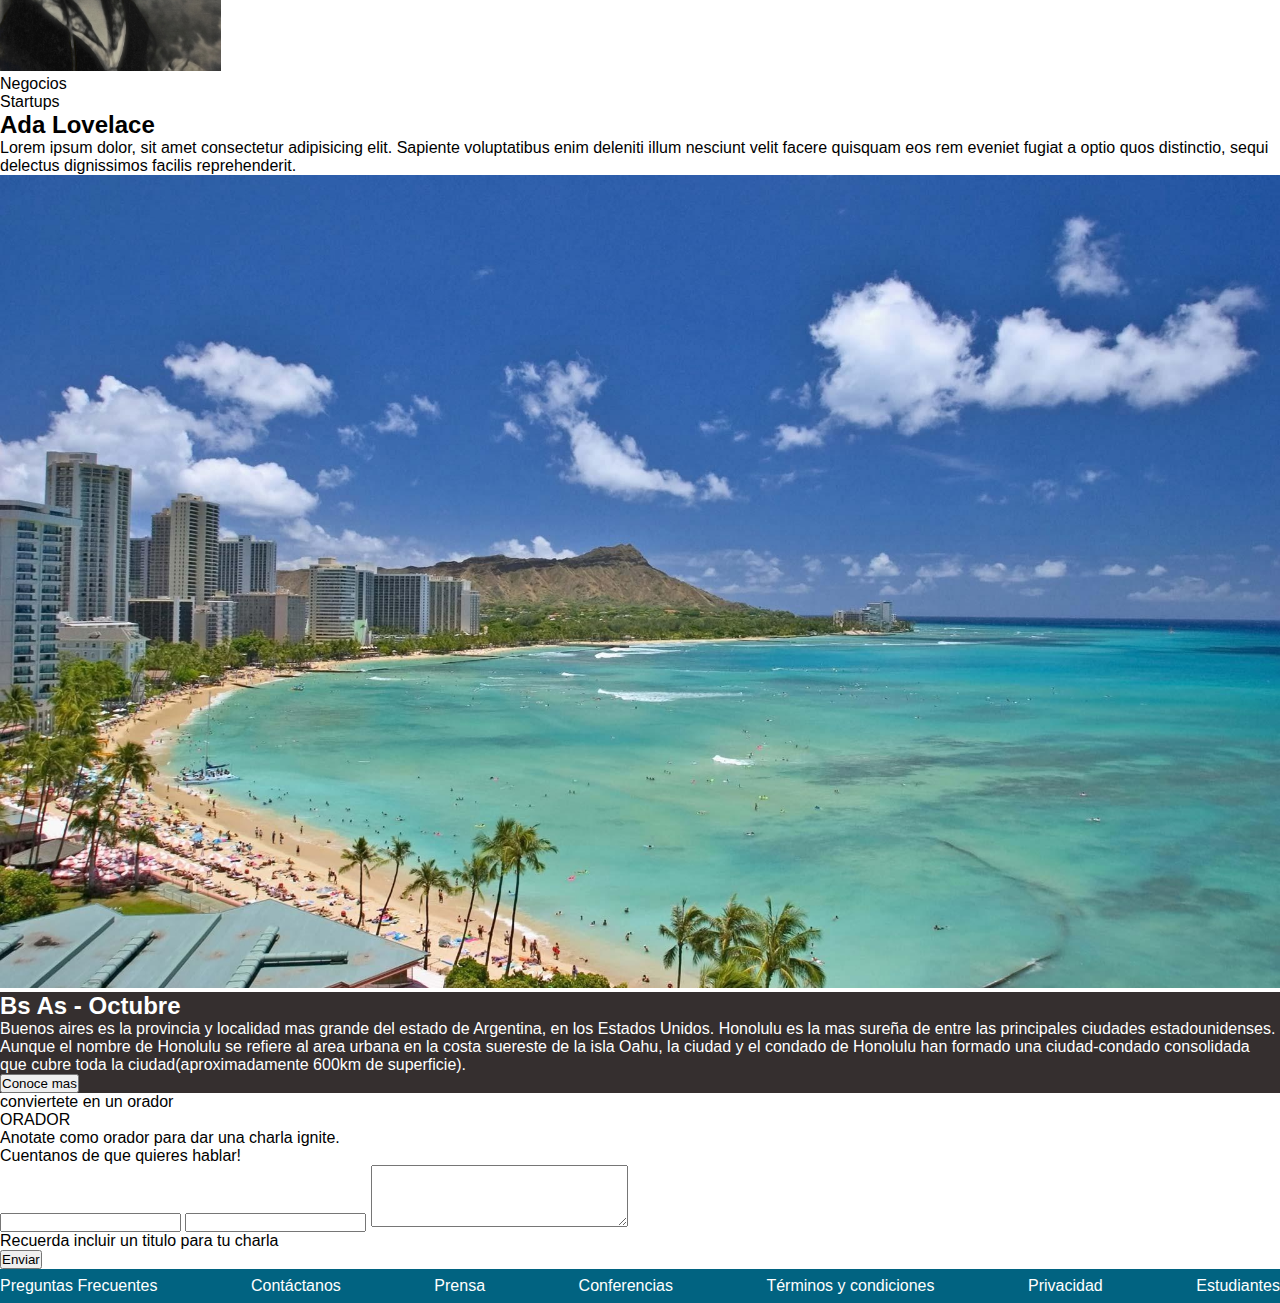
==== commit 745bd32a: "agregando archivo orador" ====
--- a/index.html
+++ b/index.html
@@ -20,8 +20,8 @@
                 <li>La Conferencia</li>
                 <li>Los Oradores</li>
                 <li>LE lugar y la Fecha</li>
-                <li>Conviertete en Orador</li>
-                <li><a href='./ticket.html'>Comprar Tickets</a></li>
+                <li><a href='/source/oradores.html'>Conviertete en Orador</a></li>
+                <li><a href='/source/ticket.html'>Comprar Tickets</a></li>
     
             </ul>
         </nav>
